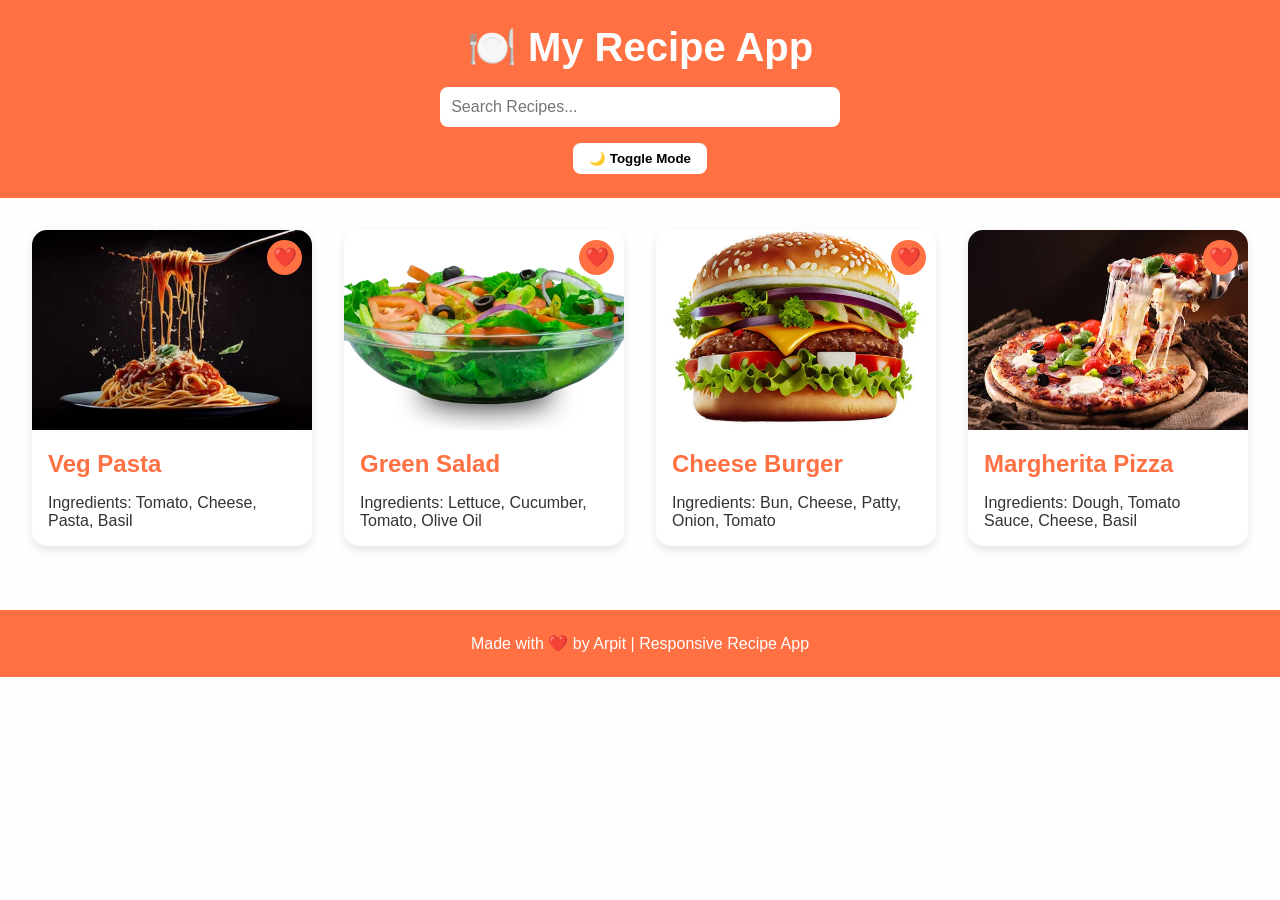
==== recipe2/index.html @ d79254e6 "Adding Html File" ====
<!DOCTYPE html>
<html lang="en">

<head>
  <meta charset="UTF-8">
  <meta name="viewport" content="width=device-width, initial-scale=1.0">
  <title>Recipe App</title>
  <link rel="stylesheet" href="style.css">
  <style>
    * {
      margin: 0;
      padding: 0;
      box-sizing: border-box;
      font-family: 'Segoe UI', Tahoma, Geneva, Verdana, sans-serif;
    }

    body {
      background-color: var(--bg-color);
      color: var(--text-color);
      transition: all 0.3s ease;
    }

    :root {
      --bg-color: #fefefe;
      --text-color: #333;
      --card-bg: white;
      --accent: #ff7043;
    }

    .dark-mode {
      --bg-color: #121212;
      --text-color: #e0e0e0;
      --card-bg: #1e1e1e;
      --accent: #ffab40;
    }

    header {
      background-color: var(--accent);
      padding: 1.5rem;
      text-align: center;
      color: white;
    }

    header h1 {
      font-size: 2.5rem;
      margin-bottom: 1rem;
    }

    header input {
      padding: 0.7rem;
      width: 80%;
      max-width: 400px;
      border: none;
      border-radius: 8px;
      font-size: 1rem;
      outline: none;
    }

    #toggle-mode {
      margin-top: 1rem;
      background-color: white;
      border: none;
      padding: 0.5rem 1rem;
      border-radius: 8px;
      cursor: pointer;
      font-weight: bold;
    }

    .recipe-container {
      display: grid;
      grid-template-columns: repeat(auto-fit, minmax(250px, 1fr));
      gap: 2rem;
      padding: 2rem;
    }

    .recipe-card {
      background-color: var(--card-bg);
      border-radius: 15px;
      box-shadow: 0 4px 10px rgba(0, 0, 0, 0.1);
      overflow: hidden;
      transition: transform 0.3s ease, box-shadow 0.3s ease;
      position: relative;
    }

    .recipe-card:hover {
      transform: translateY(-8px);
      box-shadow: 0 10px 20px rgba(0, 0, 0, 0.2);
    }

    .recipe-card img {
      width: 100%;
      height: 200px;
      object-fit: cover;
    }

    .recipe-card h3 {
      font-size: 1.5rem;
      margin: 1rem;
      color: var(--accent);
    }

    .recipe-card p {
      margin: 0 1rem 1rem;
      color: var(--text-color);
    }

    .fav-btn {
      position: absolute;
      top: 10px;
      right: 10px;
      background-color: var(--accent);
      border: none;
      border-radius: 50%;
      width: 35px;
      height: 35px;
      color: white;
      font-size: 1.2rem;
      cursor: pointer;
    }

    .fav-btn.favorited {
      background-color: red;
    }

    footer {
      text-align: center;
      padding: 1.5rem;
      background-color: var(--accent);
      color: white;
      margin-top: 2rem;
    }

    @media (max-width: 600px) {
      header h1 {
        font-size: 1.8rem;
      }

      header input {
        width: 90%;
      }
    }
  </style>
</head>

<body>
  <header>
    <h1>🍽️ My Recipe App</h1>
    <input type="text" id="search" placeholder="Search Recipes...">
    <br>
    <button id="toggle-mode">🌙 Toggle Mode</button>
  </header>

  <main class="recipe-container">
    <div class="recipe-card">
      <button class="fav-btn">❤️</button>
      <img src="fresh-pasta-with-hearty-bolognese-parmesan-cheese-generated-by-ai_188544-9469.webp" alt="Pasta">
      <h3>Veg Pasta</h3>
      <p>Ingredients: Tomato, Cheese, Pasta, Basil</p>
    </div>

    <div class="recipe-card">
      <button class="fav-btn">❤️</button>
      <img src="Salad-PNG-HD.webp" alt="Salad">
      <h3>Green Salad</h3>
      <p>Ingredients: Lettuce, Cucumber, Tomato, Olive Oil</p>
    </div>

    <div class="recipe-card">
      <button class="fav-btn">❤️</button>
      <img src="360_F_561828375_KCtTuNdpQTjHrMqDrcoCpoLaYhLrZQdI.webp" alt="Burger">
      <h3>Cheese Burger</h3>
      <p>Ingredients: Bun, Cheese, Patty, Onion, Tomato</p>
    </div>

    <div class="recipe-card">
      <button class="fav-btn">❤️</button>
      <img src="pizza.webp" alt="Pizza">
      <h3>Margherita Pizza</h3>
      <p>Ingredients: Dough, Tomato Sauce, Cheese, Basil</p>
    </div>
  </main>

  <footer>
    <p>Made with ❤️ by Arpit | Responsive Recipe App</p>
  </footer>

  <script>
    const searchInput = document.getElementById('search');
    const recipeCards = document.querySelectorAll('.recipe-card');
    const toggleBtn = document.getElementById('toggle-mode');
    const favButtons = document.querySelectorAll('.fav-btn');

    // Search Functionality
    searchInput.addEventListener('input', () => {
      const keyword = searchInput.value.toLowerCase();
      recipeCards.forEach(card => {
        const title = card.querySelector('h3').textContent.toLowerCase();
        const ingredients = card.querySelector('p').textContent.toLowerCase();
        card.style.display = (title.includes(keyword) || ingredients.includes(keyword)) ? 'block' : 'none';
      });
    });

    // Dark/Light Mode Toggle
    toggleBtn.addEventListener('click', () => {
      document.body.classList.toggle('dark-mode');
      toggleBtn.textContent = document.body.classList.contains('dark-mode') ? '☀️ Light Mode' : '🌙 Dark Mode';
    });

    // Favorite Button Toggle
    favButtons.forEach(btn => {
      btn.addEventListener('click', () => {
        btn.classList.toggle('favorited');
      });
    });
  </script>
</body>

</html>
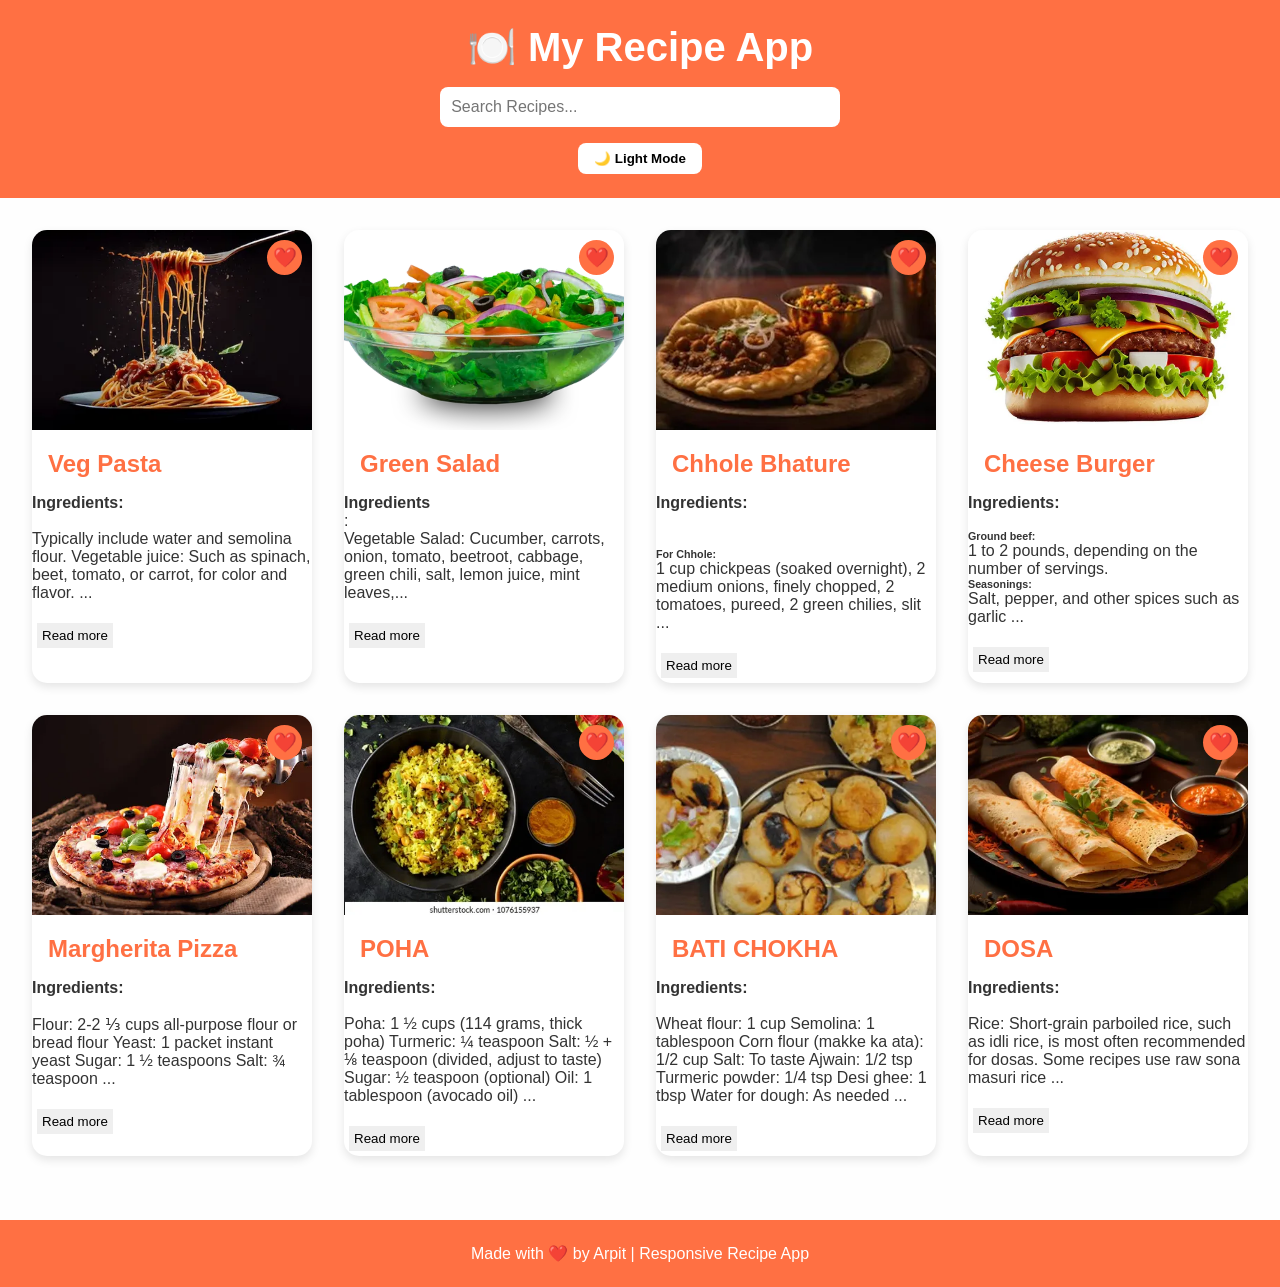
==== commit c197618e: "code updated" ====
--- a/recipe2/index.html
+++ b/recipe2/index.html
@@ -4,142 +4,10 @@
 <head>
   <meta charset="UTF-8">
   <meta name="viewport" content="width=device-width, initial-scale=1.0">
+  <link rel="icon" type="image" href="images/a-chef-icon-with-a-hat-and-spoons-vector.webp">
   <title>Recipe App</title>
   <link rel="stylesheet" href="style.css">
-  <style>
-    * {
-      margin: 0;
-      padding: 0;
-      box-sizing: border-box;
-      font-family: 'Segoe UI', Tahoma, Geneva, Verdana, sans-serif;
-    }
-
-    body {
-      background-color: var(--bg-color);
-      color: var(--text-color);
-      transition: all 0.3s ease;
-    }
-
-    :root {
-      --bg-color: #fefefe;
-      --text-color: #333;
-      --card-bg: white;
-      --accent: #ff7043;
-    }
-
-    .dark-mode {
-      --bg-color: #121212;
-      --text-color: #e0e0e0;
-      --card-bg: #1e1e1e;
-      --accent: #ffab40;
-    }
-
-    header {
-      background-color: var(--accent);
-      padding: 1.5rem;
-      text-align: center;
-      color: white;
-    }
-
-    header h1 {
-      font-size: 2.5rem;
-      margin-bottom: 1rem;
-    }
-
-    header input {
-      padding: 0.7rem;
-      width: 80%;
-      max-width: 400px;
-      border: none;
-      border-radius: 8px;
-      font-size: 1rem;
-      outline: none;
-    }
-
-    #toggle-mode {
-      margin-top: 1rem;
-      background-color: white;
-      border: none;
-      padding: 0.5rem 1rem;
-      border-radius: 8px;
-      cursor: pointer;
-      font-weight: bold;
-    }
-
-    .recipe-container {
-      display: grid;
-      grid-template-columns: repeat(auto-fit, minmax(250px, 1fr));
-      gap: 2rem;
-      padding: 2rem;
-    }
-
-    .recipe-card {
-      background-color: var(--card-bg);
-      border-radius: 15px;
-      box-shadow: 0 4px 10px rgba(0, 0, 0, 0.1);
-      overflow: hidden;
-      transition: transform 0.3s ease, box-shadow 0.3s ease;
-      position: relative;
-    }
-
-    .recipe-card:hover {
-      transform: translateY(-8px);
-      box-shadow: 0 10px 20px rgba(0, 0, 0, 0.2);
-    }
-
-    .recipe-card img {
-      width: 100%;
-      height: 200px;
-      object-fit: cover;
-    }
-
-    .recipe-card h3 {
-      font-size: 1.5rem;
-      margin: 1rem;
-      color: var(--accent);
-    }
-
-    .recipe-card p {
-      margin: 0 1rem 1rem;
-      color: var(--text-color);
-    }
-
-    .fav-btn {
-      position: absolute;
-      top: 10px;
-      right: 10px;
-      background-color: var(--accent);
-      border: none;
-      border-radius: 50%;
-      width: 35px;
-      height: 35px;
-      color: white;
-      font-size: 1.2rem;
-      cursor: pointer;
-    }
-
-    .fav-btn.favorited {
-      background-color: red;
-    }
-
-    footer {
-      text-align: center;
-      padding: 1.5rem;
-      background-color: var(--accent);
-      color: white;
-      margin-top: 2rem;
-    }
-
-    @media (max-width: 600px) {
-      header h1 {
-        font-size: 1.8rem;
-      }
-
-      header input {
-        width: 90%;
-      }
-    }
-  </style>
+  <script src="script.js" defer></script>
 </head>
 
 <body>
@@ -147,72 +15,183 @@
     <h1>🍽️ My Recipe App</h1>
     <input type="text" id="search" placeholder="Search Recipes...">
     <br>
-    <button id="toggle-mode">🌙 Toggle Mode</button>
+    <button id="toggle-mode">🌙 Light Mode</button>
   </header>
 
   <main class="recipe-container">
     <div class="recipe-card">
       <button class="fav-btn">❤️</button>
-      <img src="fresh-pasta-with-hearty-bolognese-parmesan-cheese-generated-by-ai_188544-9469.webp" alt="Pasta">
+      <img src="images/fresh-pasta-with-hearty-bolognese-parmesan-cheese-generated-by-ai_188544-9469.webp" alt="Pasta">
       <h3>Veg Pasta</h3>
-      <p>Ingredients: Tomato, Cheese, Pasta, Basil</p>
+      <p><h4>Ingredients:</h4> <br> Typically include water and semolina flour. 
+        Vegetable juice: Such as spinach, beet, tomato, or carrot, for color and flavor.
+        <span class="dots">...</span>
+        <span class="more">
+         Herbs or spices: Added for flavor.
+        </span></p>
+        <button class="read-more-btn">Read more</button>
+
     </div>
 
     <div class="recipe-card">
       <button class="fav-btn">❤️</button>
-      <img src="Salad-PNG-HD.webp" alt="Salad">
+      <img src="images/Salad-PNG-HD.webp" alt="Salad">
       <h3>Green Salad</h3>
-      <p>Ingredients: Lettuce, Cucumber, Tomato, Olive Oil</p>
+      <p><h4>Ingredients</h4>: <br> Vegetable Salad: Cucumber, carrots, onion, tomato, beetroot, cabbage, green  
+        chili, salt, lemon juice, mint leaves,<span class="dots">...</span>
+        <span class="more">... coriander leaves, olive oil, and sesame seeds.
+        Green Salad: Mixed salad greens, onion, bell pepper, chicken deli meat, tomato, onion powder, garlic powder, salt, black pepper, and balsamic vinaigrette dressing</span></p>
+        <button class="read-more-btn">Read more</button>
+
+        
     </div>
 
     <div class="recipe-card">
       <button class="fav-btn">❤️</button>
-      <img src="360_F_561828375_KCtTuNdpQTjHrMqDrcoCpoLaYhLrZQdI.webp" alt="Burger">
-      <h3>Cheese Burger</h3>
-      <p>Ingredients: Bun, Cheese, Patty, Onion, Tomato</p>
+      <img src="images/delectable-chole-bhature-a-savory-indian-dish-with-steam-rising-against-a-dark-background-ai-generated-free-photo.webp" alt="Chhole Bhature">
+      <h3>Chhole Bhature</h3>
+      <p> <h4> Ingredients: </h4><br></br> <h6>For Chhole:</h6>
+        1 cup chickpeas (soaked overnight),
+        2 medium onions, finely chopped,
+        2 tomatoes, pureed,
+        2 green chilies, slit
+        <span class="dots">...</span>
+        <span class="more">...
+        1-inch ginger, grated,
+        3-4 garlic cloves, minced
+        2 tablespoons oil,
+        2 teaspoons coriander powder,
+        1 teaspoon red chili powder,
+        ½ teaspoon turmeric powder,
+        1 teaspoon garam masal,
+        Salt to taste .
+        <br></br>
+        <h6>For Bhature:</h6>
+        2 cups all-purpose flour (maida)
+        2 tablespoons semolina (sooji)
+        ½ cup yogurt
+        1 teaspoon baking powder
+        A pinch of salt
+        Water as needed
+        Graminn Organik Oil for frying </span></p>
+        <button class="read-more-btn">Read more</button>
+
     </div>
 
     <div class="recipe-card">
       <button class="fav-btn">❤️</button>
-      <img src="pizza.webp" alt="Pizza">
+      <img src="images/360_F_561828375_KCtTuNdpQTjHrMqDrcoCpoLaYhLrZQdI.webp" alt="Burger">
+      <h3>Cheese Burger</h3>
+      <p><h4>Ingredients:</h4> <br> <h6>Ground beef:</h6> 1 to 2 pounds, depending on the number of servings. <br>
+        <h6>Seasonings:</h6> Salt, pepper, and other spices such as garlic 
+        <span class="dots">...</span>
+        <span class="more">...
+        powder, onion powder, and paprika. <br>
+        
+        <h6>Optional ingredients:</h6> Cheese, ketchup, mustard, lettuce, tomato, and onion.</span></p>
+        <button class="read-more-btn">Read more</button>
+    </div>
+
+    <div class="recipe-card">
+      <button class="fav-btn">❤️</button>
+      <img src="images/pizza.webp" alt="Pizza">
       <h3>Margherita Pizza</h3>
-      <p>Ingredients: Dough, Tomato Sauce, Cheese, Basil</p>
+      <p><h4>Ingredients:</h4> <br> Flour: 2-2 ⅓ cups all-purpose flour or bread flour 
+        Yeast: 1 packet instant yeast 
+        Sugar: 1 ½ teaspoons 
+        Salt: ¾ teaspoon  <span class="dots">...</span>
+        <span class="more">...
+        Garlic powder and/or dried basil leaves: Optional 
+        Olive oil: 2 Tablespoons 
+        Warm water: ¾ cup </span></p>
+        <button class="read-more-btn">Read more</button>
     </div>
+
+    <div class="recipe-card">
+      <button class="fav-btn">❤️</button>
+      <img src="images/indian-kanda-poha-recipe-preparation-260nw-1076155937.webp" alt="POHA">
+      <h3>POHA</h3>
+      <p><h4>Ingredients:</h4> <br> Poha: 1 ½ cups (114 grams, thick poha) 
+        Turmeric: ¼ teaspoon 
+        Salt: ½ + ⅛ teaspoon (divided, adjust to taste) 
+        Sugar: ½ teaspoon (optional) 
+        Oil: 1 tablespoon (avocado oil) 
+        <span class="dots">...</span>
+        <span class="more">...
+        Mustard seeds: ½ teaspoon 
+        Peanuts: 1 ½ tablespoons (raw peanuts) 
+        Red onion: 1 small (chopped) 
+        Green chili: 1 (chopped) 
+        Curry leaves: 10-12 
+        Potatoes: ½ cup (½ inch cubes) 
+        Green peas: ⅓ cup (frozen, soaked in warm water for 10 minutes) 
+        Cilantro: 1 tablespoon (chopped) 
+        Lemon: ½ (juice of) 
+        Sev: To garnish </span>  </p>
+        <button class="read-more-btn">Read more</button>
+    </div>
+
+    <div class="recipe-card">
+      <button class="fav-btn">❤️</button>
+      <img src="images/photo.webp" alt="BATI CHOKHA">
+      <h3>BATI CHOKHA</h3>
+      <p><h4>Ingredients:</h4> <br> Wheat flour: 1 cup 
+        Semolina: 1 tablespoon 
+        Corn flour (makke ka ata): 1/2 cup 
+        Salt: To taste 
+        Ajwain: 1/2 tsp 
+        Turmeric powder: 1/4 tsp 
+        Desi ghee: 1 tbsp 
+        Water for dough: As needed  <span class="dots">...</span>
+        <span class="more">...
+        Toor daal: 1/2 cup 
+       
+        Green moong dal: 1/8 cup
+        Chana dal: 1/2 tablespoon 
+        Onion: 1 big 
+        Garlic cloves: 6 
+        Green chilli: 3 
+        Ginger: 2 inch 
+        Jeera: 1/2 tsp 
+        Bay leaf: 1 
+        Black pepper pods: 4-6 
+        Coriander powder: 1 tbsp 
+        Garam masala: 1/3 tsp 
+        Red chilli powder: 1/4 tsp 
+        Chopped coriander leaves: As needed 
+        Mustard seed: 1/4 tsp 
+        Dry red chilli: 1 
+        Kashmiri lal mirch powder: 1/8 tsp 
+        Brinjal: 2 big 
+        Boiled mashed potato: 2 
+        Chopped onion: 2 
+        Chopped tomato: 2 
+        Ginger-garlic paste: 1 tbsp 
+        Mustard oil: 1 tbsp 
+        Salt: To taste 
+        Chopped coriander leaves: As needed </span></p>
+        <button class="read-more-btn">Read more</button>
+    </div>
+
+    <div class="recipe-card">
+      <button class="fav-btn">❤️</button>
+      <img src="images/360_F_781639851_Ei9cGEnywZFCFa3wVDh5An5GQrT9f4F1.webp" alt="DOSA">
+      <h3>DOSA</h3>
+      <p><h4>Ingredients:</h4> <br> Rice: Short-grain parboiled rice, such as idli rice, is most often recommended for dosas.
+        Some recipes use raw sona masuri rice <span class="dots">...</span>
+        <span class="more">...or a combination of raw rice and idli rice.
+       Lentils: Urad dal (skinned black gram) is the primary lentil used, sometimes combined with chana dal (bengal gram) for flavor and color.
+       Fenugreek seeds: Added for fluffiness and to aid in fermentation.
+       Poha: Flattened rice is sometimes included to enhance texture.
+       Salt: Non-iodized salt or rock salt is used to taste.</span></p>
+        <button class="read-more-btn">Read more</button>
+    </div>
+
   </main>
 
   <footer>
     <p>Made with ❤️ by Arpit | Responsive Recipe App</p>
   </footer>
-
-  <script>
-    const searchInput = document.getElementById('search');
-    const recipeCards = document.querySelectorAll('.recipe-card');
-    const toggleBtn = document.getElementById('toggle-mode');
-    const favButtons = document.querySelectorAll('.fav-btn');
-
-    // Search Functionality
-    searchInput.addEventListener('input', () => {
-      const keyword = searchInput.value.toLowerCase();
-      recipeCards.forEach(card => {
-        const title = card.querySelector('h3').textContent.toLowerCase();
-        const ingredients = card.querySelector('p').textContent.toLowerCase();
-        card.style.display = (title.includes(keyword) || ingredients.includes(keyword)) ? 'block' : 'none';
-      });
-    });
-
-    // Dark/Light Mode Toggle
-    toggleBtn.addEventListener('click', () => {
-      document.body.classList.toggle('dark-mode');
-      toggleBtn.textContent = document.body.classList.contains('dark-mode') ? '☀️ Light Mode' : '🌙 Dark Mode';
-    });
-
-    // Favorite Button Toggle
-    favButtons.forEach(btn => {
-      btn.addEventListener('click', () => {
-        btn.classList.toggle('favorited');
-      });
-    });
-  </script>
 </body>
 
 </html>
--- a/recipe2/style.css
+++ b/recipe2/style.css
@@ -0,0 +1,144 @@
+* {
+    margin: 0;
+    padding: 0;
+    box-sizing: border-box;
+    font-family: 'Segoe UI', Tahoma, Geneva, Verdana, sans-serif;
+  }
+
+  body {
+    background-color: var(--bg-color);
+    color: var(--text-color);
+    transition: all 0.3s ease;
+  }
+
+  :root {
+    --bg-color: #fefefe;
+    --text-color: #333;
+    --card-bg: white;
+    --accent: #ff7043;
+  }
+
+  .dark-mode {
+    --bg-color: #121212;
+    --text-color: #e0e0e0;
+    --card-bg: #1e1e1e;
+    --accent: #ffab40;
+  }
+
+  header {
+    background-color: var(--accent);
+    padding: 1.5rem;
+    text-align: center;
+    color: white;
+  }
+
+  header h1 {
+    font-size: 2.5rem;
+    margin-bottom: 1rem;
+  }
+
+  header input {
+    padding: 0.7rem;
+    width: 80%;
+    max-width: 400px;
+    border: none;
+    border-radius: 8px;
+    font-size: 1rem;
+    outline: none;
+  }
+
+  #toggle-mode {
+    margin-top: 1rem;
+    background-color: white;
+    border: none;
+    padding: 0.5rem 1rem;
+    border-radius: 8px;
+    cursor: pointer;
+    font-weight: bold;
+  }
+
+  .more{display: none;
+        padding: 5px;
+
+      }
+      .read-more-btn{
+        padding: 5px;
+        margin: 5px;
+        border: none;
+      }
+
+  .recipe-container {
+    display: grid;
+    grid-template-columns: repeat(auto-fit, minmax(250px, 1fr));
+    gap: 2rem;
+    padding: 2rem;
+  }
+
+  .recipe-card {
+    display: inline;
+    background-color: var(--card-bg);
+    border-radius: 15px;
+    box-shadow: 0 4px 10px rgba(0, 0, 0, 0.1);
+    overflow: hidden;
+    transition: transform 0.3s ease, box-shadow 0.3s ease;
+    position: relative;
+  }
+
+  .recipe-card:hover {
+    transform: translateY(-8px);
+    box-shadow: 0 10px 20px rgba(0, 0, 0, 0.2);
+  }
+
+  .recipe-card img {
+    width: 100%;
+    height: 200px;
+    object-fit: cover;
+  }
+
+  .recipe-card h3 {
+    font-size: 1.5rem;
+    margin: 1rem;
+    color: var(--accent);
+  }
+ 
+
+  .recipe-card p {
+    margin: 0 1rem 1rem;
+    color: var(--text-color);
+  }
+
+  .fav-btn {
+    position: absolute;
+    top: 10px;
+    right: 10px;
+    background-color: var(--accent);
+    border: none;
+    border-radius: 50%;
+    width: 35px;
+    height: 35px;
+    color: white;
+    font-size: 1.2rem;
+    cursor: pointer;
+  }
+
+  .fav-btn.favorited {
+    background-color: red;
+  }
+
+  footer {
+    text-align: center;
+    padding: 1.5rem;
+    background-color: var(--accent);
+    color: white;
+    margin-top: 2rem;
+  }
+
+  @media (max-width: 600px) {
+    header h1 {
+      font-size: 1.8rem;
+    }
+
+    header input {
+      width: 90%;
+    }
+  }
